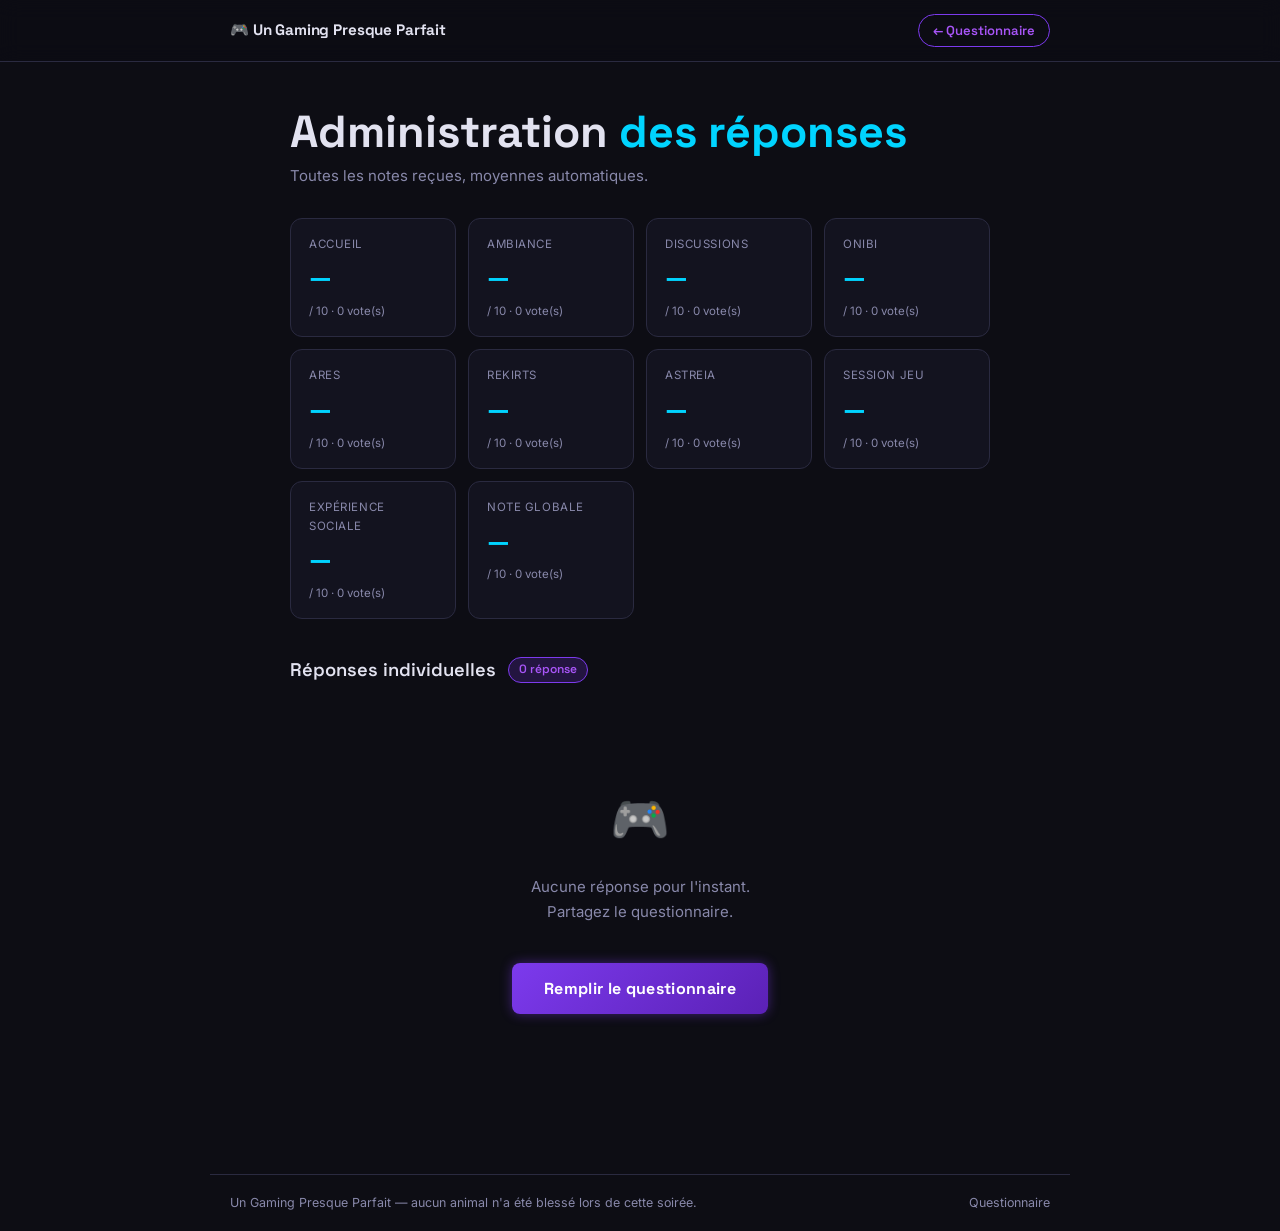
==== admin.html @ c99584e5 "Add files via upload" ====
<!DOCTYPE html>
<html lang="fr">
<head>
  <meta charset="UTF-8" />
  <meta name="viewport" content="width=device-width, initial-scale=1.0" />
  <title>Admin — Un Gaming Presque Parfait</title>
  <link rel="stylesheet" href="style.css" />
</head>
<body class="admin-page">

  <!-- HEADER -->
  <header class="site-header">
    <div class="header-inner">
      <span class="logo">🎮 Un Gaming Presque Parfait</span>
      <a href="index.html" class="btn-admin">← Questionnaire</a>
    </div>
  </header>

  <main class="container">
    <div class="admin-header">
      <h1>Administration <span class="accent">des réponses</span></h1>
      <p class="admin-subtitle">Toutes les notes reçues, moyennes automatiques.</p>
    </div>

    <!-- STATS GLOBALES -->
    <div class="stats-grid" id="statsGrid">
      <!-- Rempli par JS -->
    </div>

    <!-- LISTE DES RÉPONSES -->
    <div class="responses-header">
      <h2>Réponses individuelles</h2>
      <span id="responseCount" class="badge">0 réponse</span>
    </div>

    <div id="responsesList" class="responses-list">
      <!-- Rempli par JS -->
    </div>

    <!-- ÉTAT VIDE -->
    <div id="emptyState" class="empty-state hidden">
      <span class="empty-icon">🎮</span>
      <p>Aucune réponse pour l'instant.<br />Partagez le questionnaire.</p>
      <a href="index.html" class="btn-submit">Remplir le questionnaire</a>
    </div>

  </main>

  <!-- FOOTER -->
  <footer class="site-footer">
    <span>Un Gaming Presque Parfait &mdash; aucun animal n'a été blessé lors de cette soirée.</span>
    <a href="index.html">Questionnaire</a>
  </footer>

  <script src="script.js"></script>
</body>
</html>
---- style.css ----
/* ============================================================
   UN GAMING PRESQUE PARFAIT — style.css
   Palette: #0d0d14 bg | #7c3aed violet | #00d4ff cyan | #1a1a2e cards
   Font: Space Grotesk (display) + Inter (body)
   ============================================================ */

@import url('https://fonts.googleapis.com/css2?family=Space+Grotesk:wght@400;600;700&family=Inter:wght@400;500&display=swap');

/* ── Reset & base ──────────────────────────────────────────── */
*, *::before, *::after { box-sizing: border-box; margin: 0; padding: 0; }

:root {
  --bg:        #0d0d14;
  --bg-card:   #13131f;
  --bg-card2:  #1a1a2e;
  --violet:    #7c3aed;
  --violet-lt: #a855f7;
  --cyan:      #00d4ff;
  --cyan-dim:  #0099bb;
  --text:      #e2e2f0;
  --text-dim:  #8888aa;
  --border:    #2a2a40;
  --radius:    12px;
  --radius-sm: 6px;
  --shadow:    0 4px 24px rgba(0,0,0,.5);
  --glow-v:    0 0 12px rgba(124,58,237,.45);
  --glow-c:    0 0 12px rgba(0,212,255,.35);
}

html { scroll-behavior: smooth; }

body {
  background: var(--bg);
  color: var(--text);
  font-family: 'Inter', sans-serif;
  font-size: 15px;
  line-height: 1.6;
  min-height: 100vh;
}

/* ── Typography ────────────────────────────────────────────── */
h1, h2, h3 { font-family: 'Space Grotesk', sans-serif; }
h1 { font-size: clamp(1.8rem, 5vw, 2.8rem); font-weight: 700; line-height: 1.15; }
h2 { font-size: 1.15rem; font-weight: 600; color: var(--text); }
h3 { font-size: .95rem; font-weight: 600; }

.accent { color: var(--cyan); }

/* ── Header ────────────────────────────────────────────────── */
.site-header {
  position: sticky; top: 0; z-index: 100;
  background: rgba(13,13,20,.92);
  backdrop-filter: blur(10px);
  border-bottom: 1px solid var(--border);
}

.header-inner {
  max-width: 860px; margin: 0 auto;
  display: flex; align-items: center; justify-content: space-between;
  padding: 14px 20px;
}

.logo {
  font-family: 'Space Grotesk', sans-serif;
  font-weight: 700; font-size: .95rem;
  letter-spacing: -.01em;
}

.btn-admin {
  font-family: 'Space Grotesk', sans-serif;
  font-size: .82rem; font-weight: 600;
  color: var(--violet-lt);
  text-decoration: none;
  border: 1px solid var(--violet);
  border-radius: 20px;
  padding: 5px 14px;
  transition: background .2s, box-shadow .2s;
}
.btn-admin:hover { background: rgba(124,58,237,.15); box-shadow: var(--glow-v); }

/* ── Hero ──────────────────────────────────────────────────── */
.hero {
  text-align: center;
  padding: 60px 20px 40px;
  max-width: 600px; margin: 0 auto;
}
.hero p { color: var(--text-dim); margin-top: 10px; font-size: .95rem; }

/* ── Container ─────────────────────────────────────────────── */
.container {
  max-width: 740px; margin: 0 auto;
  padding: 0 20px 80px;
}

/* ── Cards ─────────────────────────────────────────────────── */
.card {
  background: var(--bg-card);
  border: 1px solid var(--border);
  border-left: 3px solid var(--violet);
  border-radius: var(--radius);
  padding: 28px 28px 24px;
  margin-bottom: 20px;
  box-shadow: var(--shadow);
  transition: border-left-color .25s;
}
.card:focus-within { border-left-color: var(--cyan); }
.card--final { border-left-color: var(--cyan); }

.section-icon { margin-right: 8px; }

.card-subtitle {
  font-size: .82rem; color: var(--text-dim);
  margin: -6px 0 16px;
}

/* ── Fields ────────────────────────────────────────────────── */
.fields { display: flex; flex-direction: column; gap: 14px; margin-top: 18px; }

.fields--row {
  flex-direction: row; gap: 12px;
}
.fields--row label { flex: 1; }

label {
  display: flex; flex-direction: column;
  gap: 6px; font-size: .82rem;
  font-weight: 500; color: var(--text-dim);
  letter-spacing: .02em; text-transform: uppercase;
}

textarea {
  background: var(--bg-card2);
  border: 1px solid var(--border);
  border-radius: var(--radius-sm);
  color: var(--text);
  font-family: 'Inter', sans-serif;
  font-size: .9rem; line-height: 1.5;
  padding: 10px 12px;
  resize: vertical; min-height: 62px;
  transition: border-color .2s, box-shadow .2s;
}
textarea:focus {
  outline: none;
  border-color: var(--violet-lt);
  box-shadow: 0 0 0 2px rgba(124,58,237,.18);
}
textarea::placeholder { color: #44445a; }

/* ── Player blocks ─────────────────────────────────────────── */
.player-block {
  border-top: 1px solid var(--border);
  padding-top: 18px; margin-top: 18px;
}
.player-block:first-of-type { border-top: none; padding-top: 0; margin-top: 8px; }

.player-name {
  font-family: 'Space Grotesk', sans-serif;
  font-size: .9rem; font-weight: 700;
  color: var(--cyan);
  letter-spacing: .04em; text-transform: uppercase;
  margin-bottom: 12px;
}

/* ── Star / numeric rating ─────────────────────────────────── */
.note-label { gap: 8px; }

.rating-group {
  display: flex; gap: 5px; align-items: center; flex-wrap: wrap;
}

/* Buttons 1-10 built by JS */
.rating-btn {
  width: 36px; height: 36px;
  display: flex; align-items: center; justify-content: center;
  background: var(--bg-card2);
  border: 1px solid var(--border);
  border-radius: var(--radius-sm);
  color: var(--text-dim);
  font-family: 'Space Grotesk', sans-serif;
  font-size: .82rem; font-weight: 600;
  cursor: pointer;
  transition: background .15s, border-color .15s, color .15s, transform .1s;
  user-select: none;
}
.rating-btn:hover { border-color: var(--violet-lt); color: var(--text); transform: translateY(-1px); }
.rating-btn.active {
  background: var(--violet);
  border-color: var(--violet);
  color: #fff;
  box-shadow: var(--glow-v);
}
/* hidden real input */
.rating-input { display: none; }

/* ── Radio group ───────────────────────────────────────────── */
.radio-group {
  display: flex; gap: 10px; flex-wrap: wrap; margin-top: 2px;
}

.radio-option {
  display: flex; align-items: center; gap: 7px;
  background: var(--bg-card2);
  border: 1px solid var(--border);
  border-radius: 20px;
  padding: 6px 16px;
  cursor: pointer;
  font-size: .88rem; font-weight: 500;
  color: var(--text);
  text-transform: none; letter-spacing: 0;
  transition: border-color .15s, background .15s;
}
.radio-option input { display: none; }
.radio-option:has(input:checked) {
  border-color: var(--cyan);
  background: rgba(0,212,255,.1);
  color: var(--cyan);
}

/* ── Submit button ─────────────────────────────────────────── */
.btn-submit {
  display: inline-block;
  margin-top: 22px;
  padding: 13px 32px;
  background: linear-gradient(135deg, var(--violet) 0%, #5b21b6 100%);
  border: none; border-radius: 8px;
  color: #fff;
  font-family: 'Space Grotesk', sans-serif;
  font-size: 1rem; font-weight: 700;
  cursor: pointer;
  letter-spacing: .02em;
  transition: opacity .2s, box-shadow .2s, transform .15s;
  box-shadow: var(--glow-v);
  text-decoration: none;
}
.btn-submit:hover { opacity: .9; transform: translateY(-1px); box-shadow: 0 0 20px rgba(124,58,237,.6); }
.btn-submit:active { transform: translateY(0); }

/* ── Success message ───────────────────────────────────────── */
.success-msg {
  text-align: center;
  padding: 60px 20px;
  display: flex; flex-direction: column; align-items: center; gap: 14px;
}
.success-icon { font-size: 2.5rem; }
.success-msg p { color: var(--text-dim); font-size: .95rem; }
.success-msg strong { color: var(--cyan); }

.btn-back {
  color: var(--violet-lt); text-decoration: none;
  font-size: .85rem; border-bottom: 1px dashed var(--violet);
  padding-bottom: 2px;
}

.hidden { display: none !important; }

/* ── Admin page ────────────────────────────────────────────── */
.admin-header { padding: 44px 0 30px; }
.admin-subtitle { color: var(--text-dim); margin-top: 6px; }

/* Stats grid */
.stats-grid {
  display: grid;
  grid-template-columns: repeat(auto-fill, minmax(150px, 1fr));
  gap: 12px;
  margin-bottom: 36px;
}

.stat-card {
  background: var(--bg-card);
  border: 1px solid var(--border);
  border-radius: var(--radius);
  padding: 16px 18px;
  display: flex; flex-direction: column; gap: 4px;
}
.stat-card .stat-label { font-size: .72rem; color: var(--text-dim); text-transform: uppercase; letter-spacing: .05em; }
.stat-card .stat-value {
  font-family: 'Space Grotesk', sans-serif;
  font-size: 1.6rem; font-weight: 700;
  color: var(--cyan);
}
.stat-card .stat-sub { font-size: .72rem; color: var(--text-dim); }

/* Responses list */
.responses-header {
  display: flex; align-items: center; gap: 12px;
  margin-bottom: 16px;
}

.badge {
  background: rgba(124,58,237,.2);
  border: 1px solid var(--violet);
  color: var(--violet-lt);
  border-radius: 20px;
  font-size: .75rem; font-weight: 600;
  padding: 2px 10px;
  font-family: 'Space Grotesk', sans-serif;
}

.responses-list { display: flex; flex-direction: column; gap: 16px; }

/* Single response card */
.response-card {
  background: var(--bg-card);
  border: 1px solid var(--border);
  border-radius: var(--radius);
  overflow: hidden;
}

.response-card-header {
  display: flex; align-items: center; justify-content: space-between;
  padding: 14px 20px;
  background: var(--bg-card2);
  border-bottom: 1px solid var(--border);
  cursor: pointer;
  user-select: none;
}

.response-meta { display: flex; flex-direction: column; gap: 2px; }
.response-date { font-size: .78rem; color: var(--text-dim); }
.response-score {
  font-family: 'Space Grotesk', sans-serif;
  font-weight: 700; font-size: 1rem;
  color: var(--cyan);
}

.response-actions { display: flex; align-items: center; gap: 10px; }

.btn-delete {
  background: rgba(239,68,68,.1);
  border: 1px solid rgba(239,68,68,.35);
  border-radius: 6px;
  color: #f87171;
  font-size: .78rem; font-weight: 600;
  padding: 4px 10px;
  cursor: pointer;
  transition: background .15s;
}
.btn-delete:hover { background: rgba(239,68,68,.25); }

.toggle-icon { color: var(--text-dim); font-size: .9rem; transition: transform .2s; }
.response-card.open .toggle-icon { transform: rotate(180deg); }

.response-body {
  padding: 20px;
  display: none;
}
.response-card.open .response-body { display: block; }

/* Table inside card */
.response-table {
  width: 100%;
  border-collapse: collapse;
  font-size: .82rem;
}
.response-table th {
  text-align: left;
  color: var(--text-dim);
  font-weight: 500;
  padding: 6px 10px 6px 0;
  border-bottom: 1px solid var(--border);
  width: 40%;
  text-transform: uppercase;
  letter-spacing: .04em;
  font-size: .72rem;
}
.response-table td {
  padding: 6px 10px 6px 0;
  border-bottom: 1px solid rgba(42,42,64,.5);
  vertical-align: top;
  color: var(--text);
}
.response-table td.note { color: var(--violet-lt); font-weight: 700; font-family: 'Space Grotesk', sans-serif; }

/* Section header row in table */
.response-table .section-row td {
  padding-top: 14px;
  font-family: 'Space Grotesk', sans-serif;
  font-weight: 700;
  font-size: .78rem;
  color: var(--cyan);
  border-bottom: 1px solid var(--border);
  text-transform: uppercase;
  letter-spacing: .06em;
}

/* Empty state */
.empty-state {
  text-align: center;
  padding: 80px 20px;
  display: flex; flex-direction: column; align-items: center; gap: 16px;
}
.empty-icon { font-size: 3rem; }
.empty-state p { color: var(--text-dim); line-height: 1.7; }

/* ── Footer ────────────────────────────────────────────────── */
.site-footer {
  border-top: 1px solid var(--border);
  padding: 18px 20px;
  display: flex; align-items: center; justify-content: space-between;
  max-width: 860px; margin: 0 auto;
  font-size: .78rem; color: var(--text-dim);
}
.site-footer a { color: var(--text-dim); text-decoration: none; }
.site-footer a:hover { color: var(--violet-lt); }

/* ── Responsive ────────────────────────────────────────────── */
@media (max-width: 600px) {
  .card { padding: 20px 16px; }
  .fields--row { flex-direction: column; }
  .header-inner { gap: 10px; }
  .logo { font-size: .85rem; }
  .stats-grid { grid-template-columns: 1fr 1fr; }
  .site-footer { flex-direction: column; gap: 6px; text-align: center; }
}
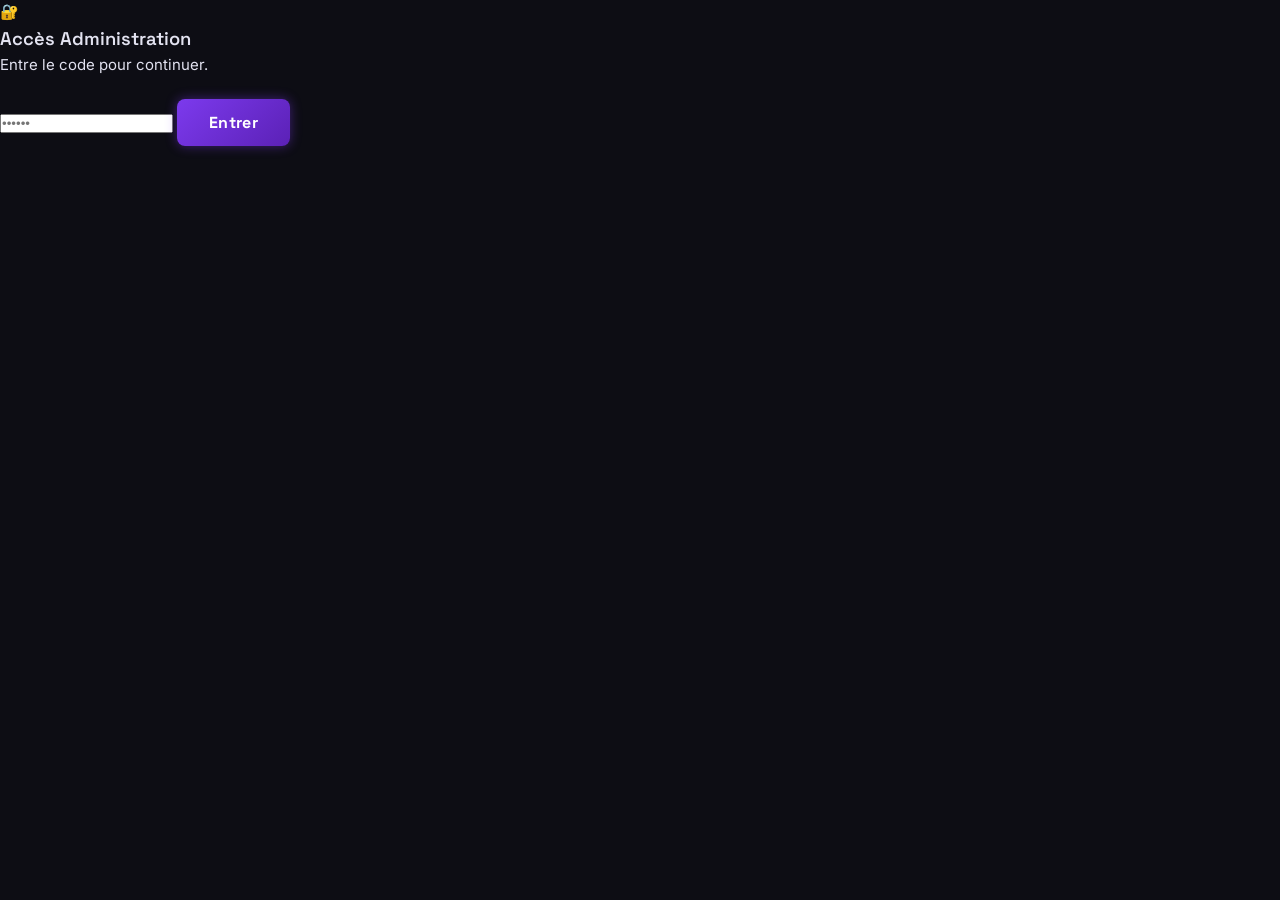
==== commit 8903f179: "Rename admin (1).html to admin.html" ====
--- a/admin.html
+++ b/admin.html
@@ -7,6 +7,23 @@
   <link rel="stylesheet" href="style.css" />
 </head>
 <body class="admin-page">
+
+  <!-- ── ÉCRAN DE CODE D'ACCÈS ────────────────────────────── -->
+  <div id="adminGate" class="gate-overlay">
+    <div class="gate-box">
+      <div class="gate-icon">🔐</div>
+      <h2>Accès Administration</h2>
+      <p>Entre le code pour continuer.</p>
+      <div class="gate-input-wrap">
+        <input type="password" id="gateInput" class="gate-input" placeholder="••••••" maxlength="20" autocomplete="off" />
+        <button id="gateBtn" class="btn-submit">Entrer</button>
+      </div>
+      <p id="gateError" class="gate-error hidden">Code incorrect. Réessaie.</p>
+    </div>
+  </div>
+
+  <!-- CONTENU ADMIN (masqué jusqu'au bon code) -->
+  <div id="adminContent" class="hidden">
 
   <!-- HEADER -->
   <header class="site-header">
@@ -52,6 +69,8 @@
     <a href="index.html">Questionnaire</a>
   </footer>
 
+  </div><!-- /adminContent -->
+
   <script src="script.js"></script>
 </body>
 </html>
